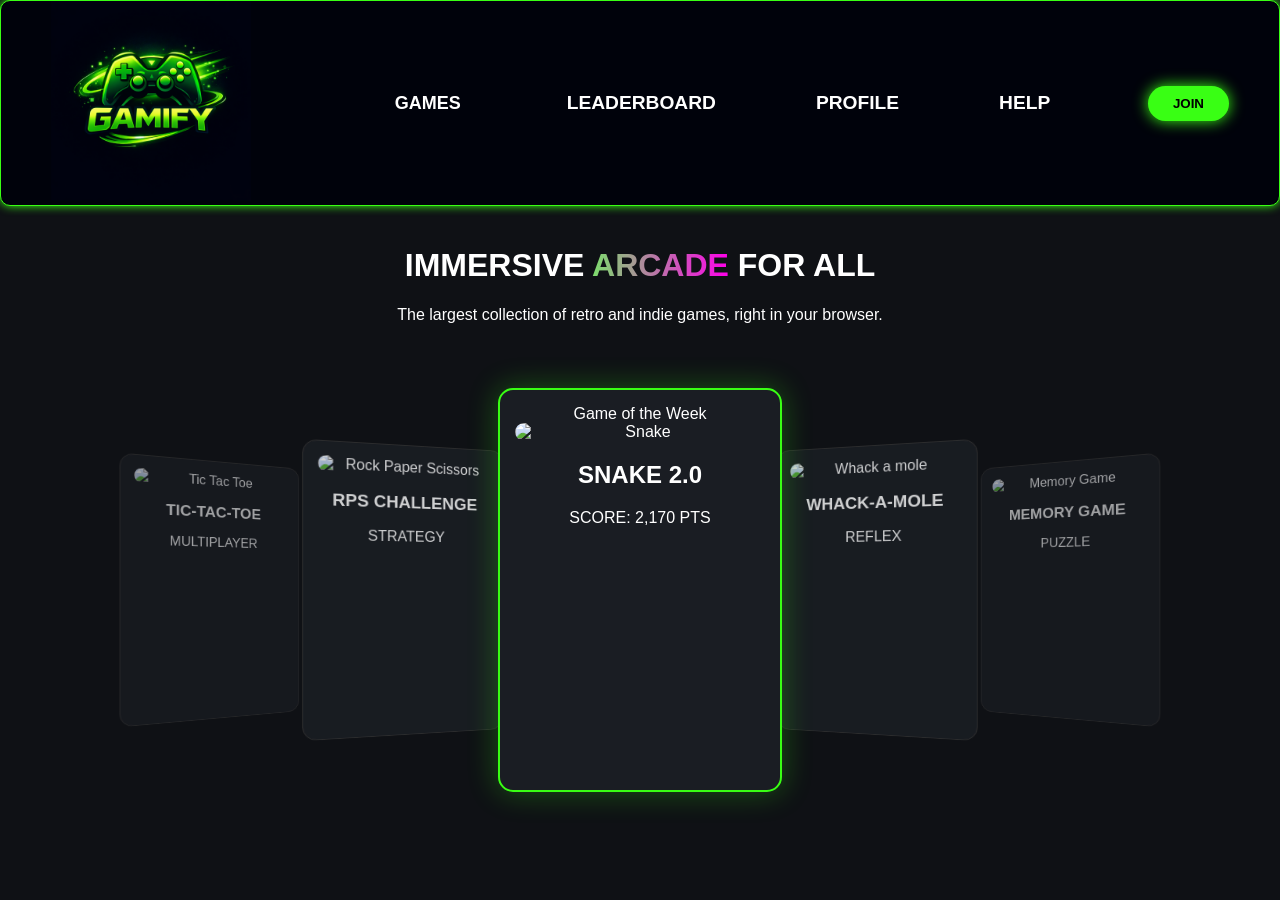
==== landing_page/index.html @ d0a2cbb5 "Pushed navbar changes" ====
<!DOCTYPE html>
<html lang="en">
<head>
    <meta charset="UTF-8">
    <meta name="viewport" content="width=device-width, initial-scale=1.0">
    <title>Gamify Arcade</title>
    <link rel="stylesheet" href="style.css">
</head>
<body>
    <nav class="navbar">
        <div class="logo" onclick="showSection('home-section')">
            <img src="Copilot_20260430_172546.png" height="200" alt="logo icon">
        </div>
        <ul class="nav-links">
            <li>
                <div class="dropdown">
                <button class="dropbtn">GAMES</button>
                <div class="dropdown-content">
                    <a href="../snake_game/index.html">Snake Game 2.0</a>
                    <a href="../tic_tac_toe/index.html">Tic Tac Toe</a>
                    <a href="../whack_a_mole/index.html">Whack a Mole</a>
                    <a href="../rock_paper_scissor/index.html">Rock Paper Scissors</a>
                    <a href="../memory_game/index.html">Memory Game</a>
                </div>
                </div>
            </li>
            <li onclick="showSection('leaderboard-section')">LEADERBOARD</li>
            <li onclick="showSection('profile-section')">PROFILE</li>
            <li onclick="showSection('help-section')">HELP</li>
        </ul>
        <button class="join-btn" onclick="showSection('auth-section')">JOIN</button>
    </nav>

    <div id="home-section" class="page-content">
        <header class="hero">
            <h1>IMMERSIVE <span class="gradient-text">ARCADE</span> FOR ALL</h1>
            <p>The largest collection of retro and indie games, right in your browser.</p>
        </header>

        <main class="carousel-container">
            <div class="carousel">
                <div class="card side-left">
                    <div class="card-content">
                        <img src="https://via.placeholder.com/200x250?text=Tic+Tac+Toe" alt="Tic Tac Toe">
                        <h3>TIC-TAC-TOE</h3>
                        <span>MULTIPLAYER</span>
                    </div>
                </div>
                <div class="card mid-left">
                    <div class="card-content">
                        <img src="https://via.placeholder.com/200x250?text=RPS" alt="Rock Paper Scissors">
                        <h3>RPS CHALLENGE</h3>
                        <span>STRATEGY</span>
                    </div>
                </div>
                <div class="card center featured">
                    <div class="card-content">
                        <div class="badge">Game of the Week</div>
                        <img src="https://via.placeholder.com/250x300?text=SNAKE+2.0" alt="Snake">
                        <div class="info">
                            <h2>SNAKE 2.0</h2>
                            <p class="score">SCORE: 2,170 PTS</p>
                        </div>
                    </div>
                </div>
                <div class="card mid-right">
                    <div class="card-content">
                        <img src="https://via.placeholder.com/200x250?text=Whack+A+Mole" alt="Whack a mole">
                        <h3>WHACK-A-MOLE</h3>
                        <span>REFLEX</span>
                    </div>
                </div>
                <div class="card side-right">
                    <div class="card-content">
                        <img src="https://via.placeholder.com/200x250?text=Memory" alt="Memory Game">
                        <h3>MEMORY GAME</h3>
                        <span>PUZZLE</span>
                    </div>
                </div>
            </div>
        </main>
    </div>

    <section id="leaderboard-section" class="page-content hidden">
        <h2 class="gradient-text">LEADERBOARDS</h2>
        <div id="leaderboard-display" class="info-box"></div>
    </section>

    <section id="profile-section" class="page-content hidden">
        <h2 class="gradient-text">YOUR PROFILE</h2>
        <div id="profile-display" class="info-box"></div>
        <button class="join-btn" onclick="logout()" style="margin-top:20px">LOGOUT</button>
    </section>

    <section id="auth-section" class="page-content hidden">
        <div class="auth-box">
            <h2 class="gradient-text">JOIN US</h2>
            <input type="text" id="username" placeholder="Username">
            <input type="password" id="password" placeholder="Password">
            <div style="margin-top:20px">
                <button class="join-btn" onclick="signUp()">SIGN UP</button>
                <button class="join-btn" onclick="login()">LOGIN</button>
            </div>
        </div>
    </section>

    <section id="help-section" class="page-content hidden">
        <h2 class="gradient-text">HELP CENTER</h2>
        <div class="info-box">
            <h3>FAQs</h3>
            <p><strong>How to play?</strong> Choose a game from the 'GAMES' dropdown menu.</p>
            <p><strong>Are scores saved?</strong> Yes, if you are logged in, your top 5 scores per game are kept.</p>
            <p><strong>Helpdesk:</strong> Contact us at support@gamify.com</p>
        </div>
    </section>

    <script src="script.js"></script>
</body>
</html>
---- landing_page/style.css ----
:root {
    --bg-dark: #0f1115;
    --accent-green: #39ff14;
    --text-white: #ffffff;
}

body {
    background-color: var(--bg-dark);
    color: var(--text-white);
    font-family: 'Segoe UI', Tahoma, Geneva, Verdana, sans-serif;
    margin: 0;
    overflow-x: hidden;
}

/* Page Control */
.hidden { display: none !important; }
.page-content { padding: 20px; text-align: center; }

/* Navbar - Original Restored */
.navbar {
    display: flex;
    justify-content: space-between;
    align-items: center;
    padding: 0px 50px;
    background-color: #00020B;
    border: var(--accent-green) solid 1px;
    border-radius: 10px;
    box-shadow: 0 0 10px var(--accent-green);
}

.nav-links {
    list-style: none;
    display: flex;
    gap: 100px;
    font-size: larger;
    font-weight: bold;
}

.nav-links li:hover {
    background-color: var(--accent-green);
    color: var(--bg-dark);
    cursor: pointer;
}

/* Dropdown - Original Restored */
.dropbtn {
    background-color: #00020B;
    color: white;
    font-weight: bold;
    font-size: large;
    border: none;
}

.dropdown { position: relative; display: inline-block; }
.dropdown-content {
    display: none;
    position: absolute;
    background: linear-gradient(90deg, #7ddd6d, #ff00ea);
    min-width: 160px;
    z-index: 100;
}
.dropdown-content a { padding: 10px; color: black; text-decoration: none; display: block; }
.dropdown:hover .dropdown-content { display: block; }

/* Carousel & Cards - Original Restored */
.carousel-container { perspective: 1000px; height: 500px; display: flex; justify-content: center; align-items: center; }
.carousel { display: flex; align-items: center; transform-style: preserve-3d; }
.card { width: 220px; height: 320px; background: #1a1d23; border-radius: 15px; border: 1px solid #333; transition: transform 0.5s ease; overflow: hidden; }
.card-content { display: flex; flex-direction: column; align-items: center; padding: 15px; }
.card img { width: 100%; border-radius: 10px; }

.side-left { transform: translateX(50px) rotateY(45deg) scale(0.8); z-index: 1; opacity: 0.6; }
.mid-left { transform: translateX(20px) rotateY(25deg) scale(0.9); z-index: 2; opacity: 0.8; }
.center { width: 280px; height: 400px; z-index: 5; border: 2px solid var(--accent-green); box-shadow: 0 0 30px rgba(57, 255, 20, 0.3); }
.mid-right { transform: translateX(-20px) rotateY(-25deg) scale(0.9); z-index: 2; opacity: 0.8; }
.side-right { transform: translateX(-50px) rotateY(-45deg) scale(0.8); z-index: 1; opacity: 0.6; }

/* Functional UI Styles */
.info-box, .auth-box {
    background: #1a1d23;
    padding: 30px;
    border-radius: 15px;
    display: inline-block;
    border: 1px solid var(--accent-green);
    margin-top: 50px;
    text-align: left;
}

.join-btn {
    background: var(--accent-green);
    border: none;
    padding: 10px 25px;
    border-radius: 20px;
    font-weight: bold;
    cursor: pointer;
    box-shadow: 0 0 15px var(--accent-green);
}

input { display: block; margin: 10px 0; padding: 10px; width: 250px; border-radius: 5px; border: none; }
.gradient-text { background: linear-gradient(90deg, #7ddd6d, #ff00ea); background-clip: text; -webkit-text-fill-color: transparent; }
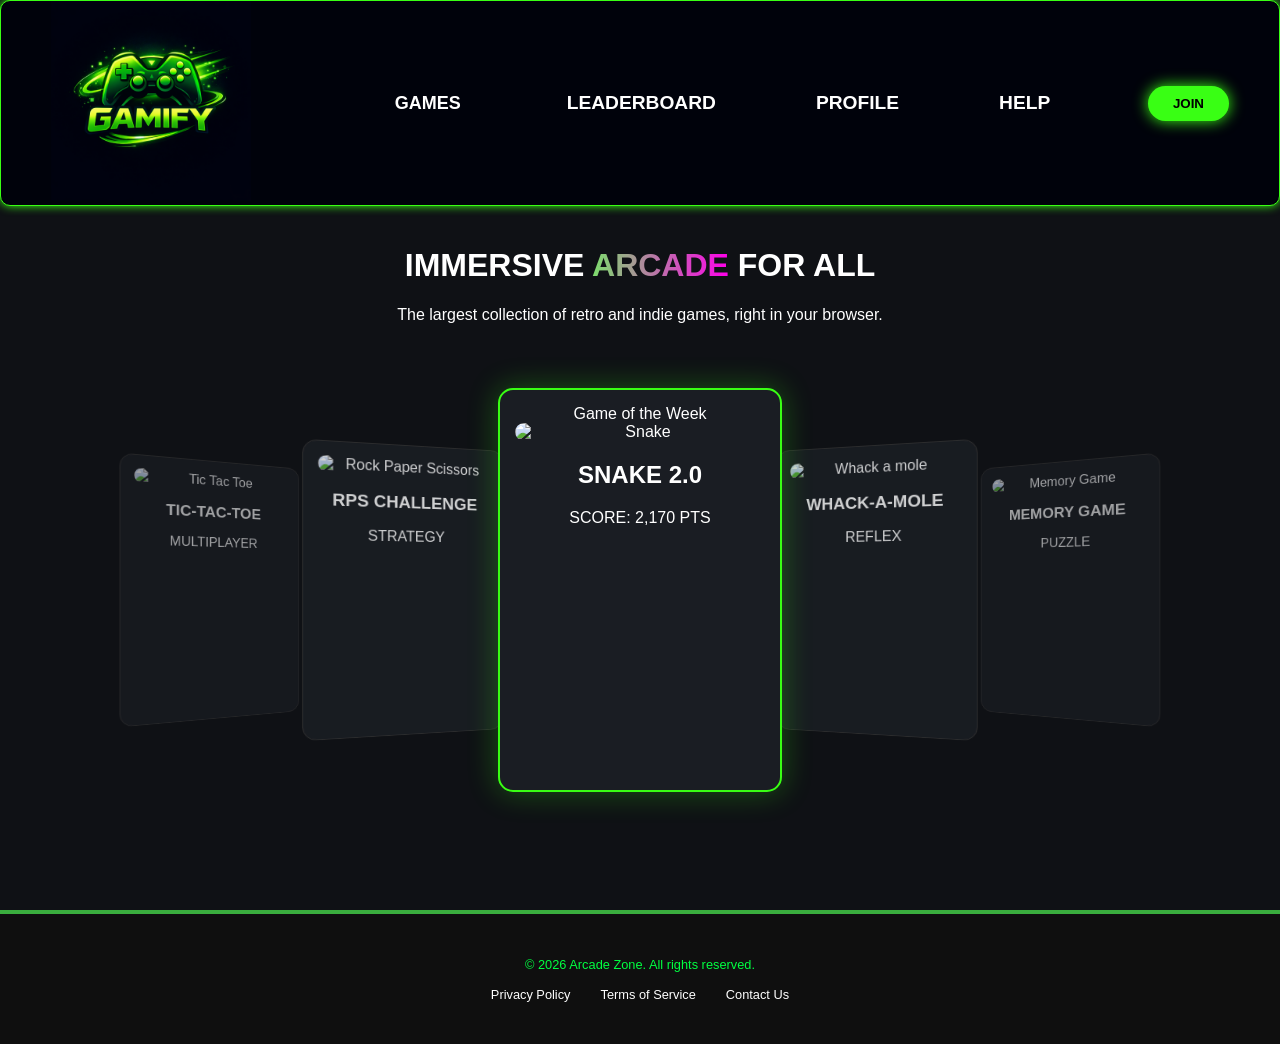
==== commit bd53c25b: "Initial upload of full arcade project with all games and legal pages" ====
--- a/landing_page/index.html
+++ b/landing_page/index.html
@@ -113,7 +113,19 @@
             <p><strong>Helpdesk:</strong> Contact us at support@gamify.com</p>
         </div>
     </section>
+    
+    <footer class="arcade-footer">
+    <div class="footer-content">
+        <p>&copy; 2026 Arcade Zone. All rights reserved.</p>
+        <ul class="footer-links">
+            <li><a href="privacy.html">Privacy Policy</a></li>
+            <li><a href="terms.html">Terms of Service</a></li>
+            <li><a href="contactUs.html">Contact Us</a></li>
+        </ul>
+    </div>
+</footer>
 
     <script src="script.js"></script>
+
 </body>
 </html>
--- a/landing_page/style.css
+++ b/landing_page/style.css
@@ -97,4 +97,35 @@
 }
 
 input { display: block; margin: 10px 0; padding: 10px; width: 250px; border-radius: 5px; border: none; }
-.gradient-text { background: linear-gradient(90deg, #7ddd6d, #ff00ea); background-clip: text; -webkit-text-fill-color: transparent; }+.gradient-text { background: linear-gradient(90deg, #7ddd6d, #ff00ea); background-clip: text; -webkit-text-fill-color: transparent; }
+
+.arcade-footer {
+    background-color: #0f0f0f;
+    color: #00ff41; /* "Matrix" green text */
+    padding: 30px 0;
+    margin-top: 50px;
+    border-top: 4px solid #3aad3e;
+    text-align: center;
+    font-family: 'Press Start 2P', cursive, Arial; /* Pixel font if available */
+    font-size: 0.8rem;
+}
+
+.footer-links {
+    list-style: none;
+    padding: 0;
+    display: flex;
+    justify-content: center;
+    gap: 30px;
+    margin-top: 15px;
+}
+
+.footer-links a {
+    color: #fff;
+    text-decoration: none;
+    transition: 0.3s;
+}
+
+.footer-links a:hover {
+    color: #54d326; 
+    text-shadow: 0 0 10px #ffffff;
+}
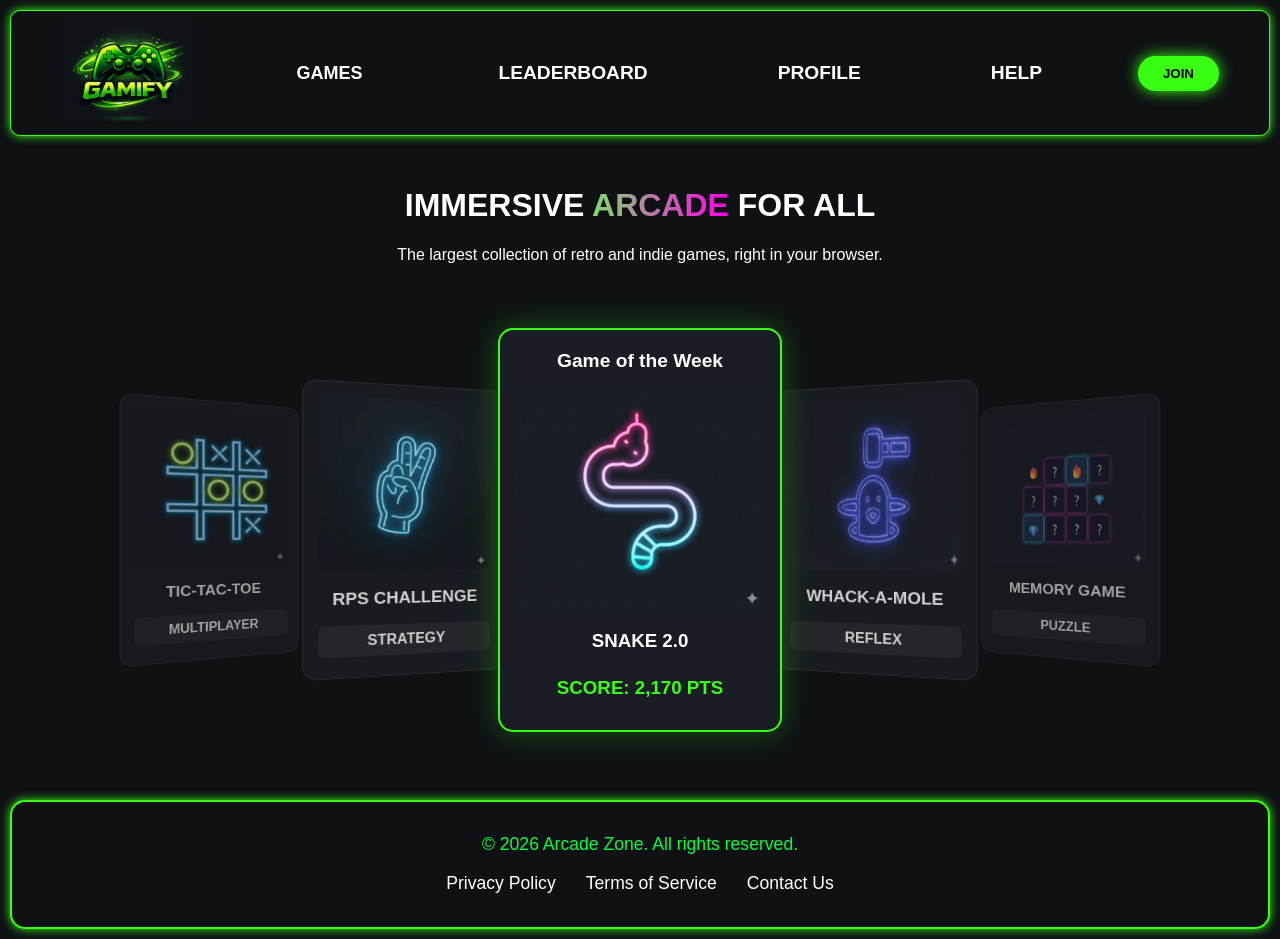
==== commit 430d1de6: "made game cards clickable" ====
--- a/landing_page/index.html
+++ b/landing_page/index.html
@@ -7,21 +7,23 @@
     <link rel="stylesheet" href="style.css">
 </head>
 <body>
+
+    <!-- NAVIGATION -->
     <nav class="navbar">
         <div class="logo" onclick="showSection('home-section')">
-            <img src="Copilot_20260430_172546.png" height="200" alt="logo icon">
+            <img src="logo.png" height="100" alt="logo icon">
         </div>
         <ul class="nav-links">
             <li>
                 <div class="dropdown">
-                <button class="dropbtn">GAMES</button>
-                <div class="dropdown-content">
-                    <a href="../snake_game/index.html">Snake Game 2.0</a>
-                    <a href="../tic_tac_toe/index.html">Tic Tac Toe</a>
-                    <a href="../whack_a_mole/index.html">Whack a Mole</a>
-                    <a href="../rock_paper_scissor/index.html">Rock Paper Scissors</a>
-                    <a href="../memory_game/index.html">Memory Game</a>
-                </div>
+                    <button class="dropbtn">GAMES</button>
+                    <div class="dropdown-content">
+                        <a href="/landing_page/snake_game/index.html">Snake Game 2.0</a>
+                        <a href="/landing_page/tic_tac_toe/index.html">Tic Tac Toe</a>
+                        <a href="/landing_page/whack_a_mole/index.html">Whack a Mole</a>
+                        <a href="/landing_page/rock_paper_scissor/index.html">Rock Paper Scissors</a>
+                        <a href="/landing_page/memory_game/index.html">Memory Game</a>
+                    </div>
                 </div>
             </li>
             <li onclick="showSection('leaderboard-section')">LEADERBOARD</li>
@@ -31,6 +33,7 @@
         <button class="join-btn" onclick="showSection('auth-section')">JOIN</button>
     </nav>
 
+    <!-- HOME SECTION / HERO / CAROUSEL -->
     <div id="home-section" class="page-content">
         <header class="hero">
             <h1>IMMERSIVE <span class="gradient-text">ARCADE</span> FOR ALL</h1>
@@ -39,59 +42,77 @@
 
         <main class="carousel-container">
             <div class="carousel">
+                <!-- Tic Tac Toe Card -->
                 <div class="card side-left">
+                    <a href="/landing_page/tic_tac_toe/index.html" style="text-decoration:none; color:inherit">
                     <div class="card-content">
-                        <img src="https://via.placeholder.com/200x250?text=Tic+Tac+Toe" alt="Tic Tac Toe">
+                        <img src="ttt.png" alt="Tic Tac Toe">
                         <h3>TIC-TAC-TOE</h3>
-                        <span>MULTIPLAYER</span>
+                        <span class="tag">MULTIPLAYER</span>
                     </div>
+                    </a>
                 </div>
+                <!-- RPS Card -->
                 <div class="card mid-left">
+                    <a href="/landing_page/rock_paper_scissor/index.html" style="text-decoration:none; color:inherit">
                     <div class="card-content">
-                        <img src="https://via.placeholder.com/200x250?text=RPS" alt="Rock Paper Scissors">
+                        <img src="rps.png" alt="Rock Paper Scissors">
                         <h3>RPS CHALLENGE</h3>
-                        <span>STRATEGY</span>
+                        <span class="tag">STRATEGY</span>
                     </div>
+                    </a>
                 </div>
+                <!-- Snake (Featured) Card -->
                 <div class="card center featured">
+                    <a href="/landing_page/snake_game/index.html" style="text-decoration:none; color:inherit">
                     <div class="card-content">
                         <div class="badge">Game of the Week</div>
-                        <img src="https://via.placeholder.com/250x300?text=SNAKE+2.0" alt="Snake">
+                        <img src="snake.png" alt="Snake">
                         <div class="info">
-                            <h2>SNAKE 2.0</h2>
+                            <h3>SNAKE 2.0</h3>
                             <p class="score">SCORE: 2,170 PTS</p>
                         </div>
                     </div>
+                    </a>
                 </div>
+                <!-- Whack A Mole Card -->
                 <div class="card mid-right">
+                    <a href="/landing_page/whack_a_mole/index.html" style="text-decoration:none; color:inherit">
                     <div class="card-content">
-                        <img src="https://via.placeholder.com/200x250?text=Whack+A+Mole" alt="Whack a mole">
+                        <img src="wam.png" alt="Whack a mole" class="wam">
                         <h3>WHACK-A-MOLE</h3>
-                        <span>REFLEX</span>
+                        <span class="tag">REFLEX</span>
                     </div>
+                    </a>
                 </div>
+                <!-- Memory Card -->
                 <div class="card side-right">
+                    <a href="/landing_page/memory_game/index.html" style="text-decoration:none; color:inherit">
                     <div class="card-content">
-                        <img src="https://via.placeholder.com/200x250?text=Memory" alt="Memory Game">
+                        <img src="memory.png" alt="Memory Game" class="memory">
                         <h3>MEMORY GAME</h3>
-                        <span>PUZZLE</span>
+                        <span class="tag">PUZZLE</span>
                     </div>
+                    </a>
                 </div>
             </div>
         </main>
     </div>
 
+    <!-- LEADERBOARD SECTION -->
     <section id="leaderboard-section" class="page-content hidden">
         <h2 class="gradient-text">LEADERBOARDS</h2>
         <div id="leaderboard-display" class="info-box"></div>
     </section>
 
+    <!-- PROFILE SECTION -->
     <section id="profile-section" class="page-content hidden">
         <h2 class="gradient-text">YOUR PROFILE</h2>
         <div id="profile-display" class="info-box"></div>
         <button class="join-btn" onclick="logout()" style="margin-top:20px">LOGOUT</button>
     </section>
 
+    <!-- AUTH SECTION (Login/Signup) -->
     <section id="auth-section" class="page-content hidden">
         <div class="auth-box">
             <h2 class="gradient-text">JOIN US</h2>
@@ -104,6 +125,7 @@
         </div>
     </section>
 
+    <!-- HELP SECTION -->
     <section id="help-section" class="page-content hidden">
         <h2 class="gradient-text">HELP CENTER</h2>
         <div class="info-box">
@@ -114,17 +136,19 @@
         </div>
     </section>
     
+    <!-- FOOTER -->
     <footer class="arcade-footer">
-    <div class="footer-content">
-        <p>&copy; 2026 Arcade Zone. All rights reserved.</p>
-        <ul class="footer-links">
-            <li><a href="privacy.html">Privacy Policy</a></li>
-            <li><a href="terms.html">Terms of Service</a></li>
-            <li><a href="contactUs.html">Contact Us</a></li>
-        </ul>
-    </div>
-</footer>
+        <div class="footer-content">
+            <p>&copy; 2026 Arcade Zone. All rights reserved.</p>
+            <ul class="footer-links">
+                <li><a href="privacy.html">Privacy Policy</a></li>
+                <li><a href="terms.html">Terms of Service</a></li>
+                <li><a href="contactUs.html">Contact Us</a></li>
+            </ul>
+        </div>
+    </footer>
 
+    <!-- SCRIPTS -->
     <script src="script.js"></script>
 
 </body>
--- a/landing_page/style.css
+++ b/landing_page/style.css
@@ -2,6 +2,8 @@
     --bg-dark: #0f1115;
     --accent-green: #39ff14;
     --text-white: #ffffff;
+    --footer-bg: #0f1115;
+    --gradient-primary: linear-gradient(90deg, #7ddd6d, #ff00ea);
 }
 
 body {
@@ -10,22 +12,33 @@
     font-family: 'Segoe UI', Tahoma, Geneva, Verdana, sans-serif;
     margin: 0;
     overflow-x: hidden;
+    display: flex;
+    flex-direction: column;
+    min-height: 100vh;
 }
 
 /* Page Control */
-.hidden { display: none !important; }
-.page-content { padding: 20px; text-align: center; }
-
-/* Navbar - Original Restored */
+.hidden {
+    display: none !important;
+}
+
+.page-content {
+    padding: 20px;
+    text-align: center;
+    flex: 1;
+}
+
+/* Navbar */
 .navbar {
     display: flex;
     justify-content: space-between;
     align-items: center;
-    padding: 0px 50px;
-    background-color: #00020B;
+    background-color: #0f1115;
     border: var(--accent-green) solid 1px;
     border-radius: 10px;
     box-shadow: 0 0 10px var(--accent-green);
+    padding: 10px 50px;
+    margin: 10px;
 }
 
 .nav-links {
@@ -34,6 +47,14 @@
     gap: 100px;
     font-size: larger;
     font-weight: bold;
+    margin: 0;
+    padding: 0;
+}
+
+.nav-links li {
+    transition: background-color 0.3s, color 0.3s;
+    padding: 5px 15px;
+    border-radius: 10px;
 }
 
 .nav-links li:hover {
@@ -42,41 +63,212 @@
     cursor: pointer;
 }
 
-/* Dropdown - Original Restored */
-.dropbtn {
-    background-color: #00020B;
-    color: white;
-    font-weight: bold;
-    font-size: large;
-    border: none;
-}
-
-.dropdown { position: relative; display: inline-block; }
+/* Dropdown Logic */
+.dropdown {
+    position: relative;
+    display: inline-block;
+}
+
+/* Updated Dropdown Logic */
+.dropdown {
+    position: relative;
+    display: inline-block;
+}
+
 .dropdown-content {
     display: none;
     position: absolute;
-    background: linear-gradient(90deg, #7ddd6d, #ff00ea);
+    background: var(--gradient-primary);
+    min-width: 180px;
+    z-index: 100;
+    border-radius: 5px;
+
+    /* THE FIX: Remove 'margin-top' and use 'top' instead */
+    top: 100%;
+    left: 0;
+    box-shadow: 0 8px 16px rgba(0, 0, 0, 0.2);
+}
+
+/* THE BRIDGE: Creates an invisible clickable area between the button and the menu */
+.dropdown-content::before {
+    content: "";
+    position: absolute;
+    top: -15px;
+    /* Height of the gap */
+    left: 0;
+    width: 100%;
+    height: 15px;
+    background: transparent;
+}
+
+.dropdown:hover .dropdown-content {
+    display: block;
+}
+
+.dropbtn {
+    background-color: transparent;
+    color: white;
+    font-weight: bold;
+    font-size: large;
+    border: none;
+    cursor: pointer;
+    transition: color 0.3s;
+}
+
+.nav-links li:hover .dropbtn {
+    color: var(--bg-dark);
+}
+
+.dropdown-content {
+    display: none;
+    position: absolute;
+    background: var(--gradient-primary);
     min-width: 160px;
     z-index: 100;
-}
-.dropdown-content a { padding: 10px; color: black; text-decoration: none; display: block; }
-.dropdown:hover .dropdown-content { display: block; }
-
-/* Carousel & Cards - Original Restored */
-.carousel-container { perspective: 1000px; height: 500px; display: flex; justify-content: center; align-items: center; }
-.carousel { display: flex; align-items: center; transform-style: preserve-3d; }
-.card { width: 220px; height: 320px; background: #1a1d23; border-radius: 15px; border: 1px solid #333; transition: transform 0.5s ease; overflow: hidden; }
-.card-content { display: flex; flex-direction: column; align-items: center; padding: 15px; }
-.card img { width: 100%; border-radius: 10px; }
-
-.side-left { transform: translateX(50px) rotateY(45deg) scale(0.8); z-index: 1; opacity: 0.6; }
-.mid-left { transform: translateX(20px) rotateY(25deg) scale(0.9); z-index: 2; opacity: 0.8; }
-.center { width: 280px; height: 400px; z-index: 5; border: 2px solid var(--accent-green); box-shadow: 0 0 30px rgba(57, 255, 20, 0.3); }
-.mid-right { transform: translateX(-20px) rotateY(-25deg) scale(0.9); z-index: 2; opacity: 0.8; }
-.side-right { transform: translateX(-50px) rotateY(-45deg) scale(0.8); z-index: 1; opacity: 0.6; }
+    border-radius: 5px;
+    margin-top: 5px;
+    box-shadow: 0 8px 16px rgba(0, 0, 0, 0.2);
+}
+
+.dropdown-content a {
+    padding: 12px 16px;
+    color: black;
+    text-decoration: none;
+    display: block;
+    font-size: 16px;
+}
+
+.dropdown-content a:hover {
+    background-color: rgba(255, 255, 255, 0.2);
+}
+
+.dropdown:hover .dropdown-content {
+    display: block;
+}
+
+/* Carousel & Cards */
+.carousel-container {
+    perspective: 1000px;
+    height: 500px;
+    display: flex;
+    justify-content: center;
+    align-items: center;
+}
+
+.carousel {
+    display: flex;
+    align-items: center;
+    transform-style: preserve-3d;
+}
+
+.card {
+    width: 220px;
+    height: 320px;
+    background: #1a1d23;
+    border-radius: 15px;
+    border: 1px solid #333;
+    transition: transform 0.5s ease;
+    overflow: hidden;
+}
+
+.wam {
+    width: 250px;
+    height: 190px;
+
+}
+
+.memory {
+    width: 250px;
+    height: 190px;
+}
+
+.tag {
+    width: 100%;
+    display: block;
+    background-color: rgba(96, 95, 95, 0.2);
+    padding: 8px 0;
+    border-radius: 8px;
+    font-weight: bold;
+
+}
+
+.badge {
+    top: 10px;
+    left: 10px;
+    padding: 5px 10px;
+    border-radius: 20px;
+    font-size: 1.2rem;
+    font-weight: bold;
+    margin-bottom: 10px;
+}
+
+.score {
+    margin-top: 10px;
+    font-size: 1.17rem;
+    color: var(--accent-green);
+    font-weight: bolder;
+    margin-top: 25px;
+}
+
+.card-content {
+    display: flex;
+    flex-direction: column;
+    align-items: center;
+    padding: 15px;
+}
+
+.dropdown-menu {
+    display: none;
+    position: absolute;
+    padding-top: 20px;
+    /* This acts as a bridge */
+    top: 100%;
+}
+
+.nav-links li:hover .dropdown-menu {
+    display: block;
+}
+
+.card img {
+    width: 100%;
+    border-radius: 10px;
+}
+
+.side-left {
+    transform: translateX(50px) rotateY(45deg) scale(0.8);
+    z-index: 1;
+    opacity: 0.6;
+}
+
+.mid-left {
+    transform: translateX(20px) rotateY(25deg) scale(0.9);
+    z-index: 2;
+    opacity: 0.8;
+}
+
+.center {
+    width: 280px;
+    height: 400px;
+    z-index: 5;
+    border: 2px solid var(--accent-green);
+    box-shadow: 0 0 30px rgba(57, 255, 20, 0.3);
+}
+
+.mid-right {
+    transform: translateX(-20px) rotateY(-25deg) scale(0.9);
+    z-index: 2;
+    opacity: 0.8;
+}
+
+.side-right {
+    transform: translateX(-50px) rotateY(-45deg) scale(0.8);
+    z-index: 1;
+    opacity: 0.6;
+}
 
 /* Functional UI Styles */
-.info-box, .auth-box {
+.info-box,
+.auth-box {
     background: #1a1d23;
     padding: 30px;
     border-radius: 15px;
@@ -94,29 +286,52 @@
     font-weight: bold;
     cursor: pointer;
     box-shadow: 0 0 15px var(--accent-green);
-}
-
-input { display: block; margin: 10px 0; padding: 10px; width: 250px; border-radius: 5px; border: none; }
-.gradient-text { background: linear-gradient(90deg, #7ddd6d, #ff00ea); background-clip: text; -webkit-text-fill-color: transparent; }
-
+    transition: transform 0.2s;
+}
+
+.join-btn:hover {
+    transform: scale(1.05);
+}
+
+input {
+    display: block;
+    margin: 10px 0;
+    padding: 10px;
+    width: 250px;
+    border-radius: 5px;
+    border: none;
+}
+
+.gradient-text {
+    background: var(--gradient-primary);
+    background-clip: text;
+    -webkit-background-clip: text;
+    -webkit-text-fill-color: transparent;
+}
+
+/* Footer */
 .arcade-footer {
-    background-color: #0f0f0f;
-    color: #00ff41; /* "Matrix" green text */
-    padding: 30px 0;
-    margin-top: 50px;
-    border-top: 4px solid #3aad3e;
+    background-color: var(--footer-bg);
+    color: #00ff41;
+    padding: 15px 0;
+    margin-top: auto;
+    border: 2px solid #39ff14;
+    border-radius: 15px;
+    box-shadow: 0 0 10px #39ff14;
     text-align: center;
-    font-family: 'Press Start 2P', cursive, Arial; /* Pixel font if available */
-    font-size: 0.8rem;
+    font-size: 1.1rem;
+    margin-bottom: 10px;
+    margin-left: 10px;
+    margin-right: 10px;
 }
 
 .footer-links {
     list-style: none;
-    padding: 0;
+    padding: 0px;
     display: flex;
     justify-content: center;
     gap: 30px;
-    margin-top: 15px;
+    margin-top: 5px;
 }
 
 .footer-links a {
@@ -126,6 +341,6 @@
 }
 
 .footer-links a:hover {
-    color: #54d326; 
+    color: var(--accent-green);
     text-shadow: 0 0 10px #ffffff;
 }
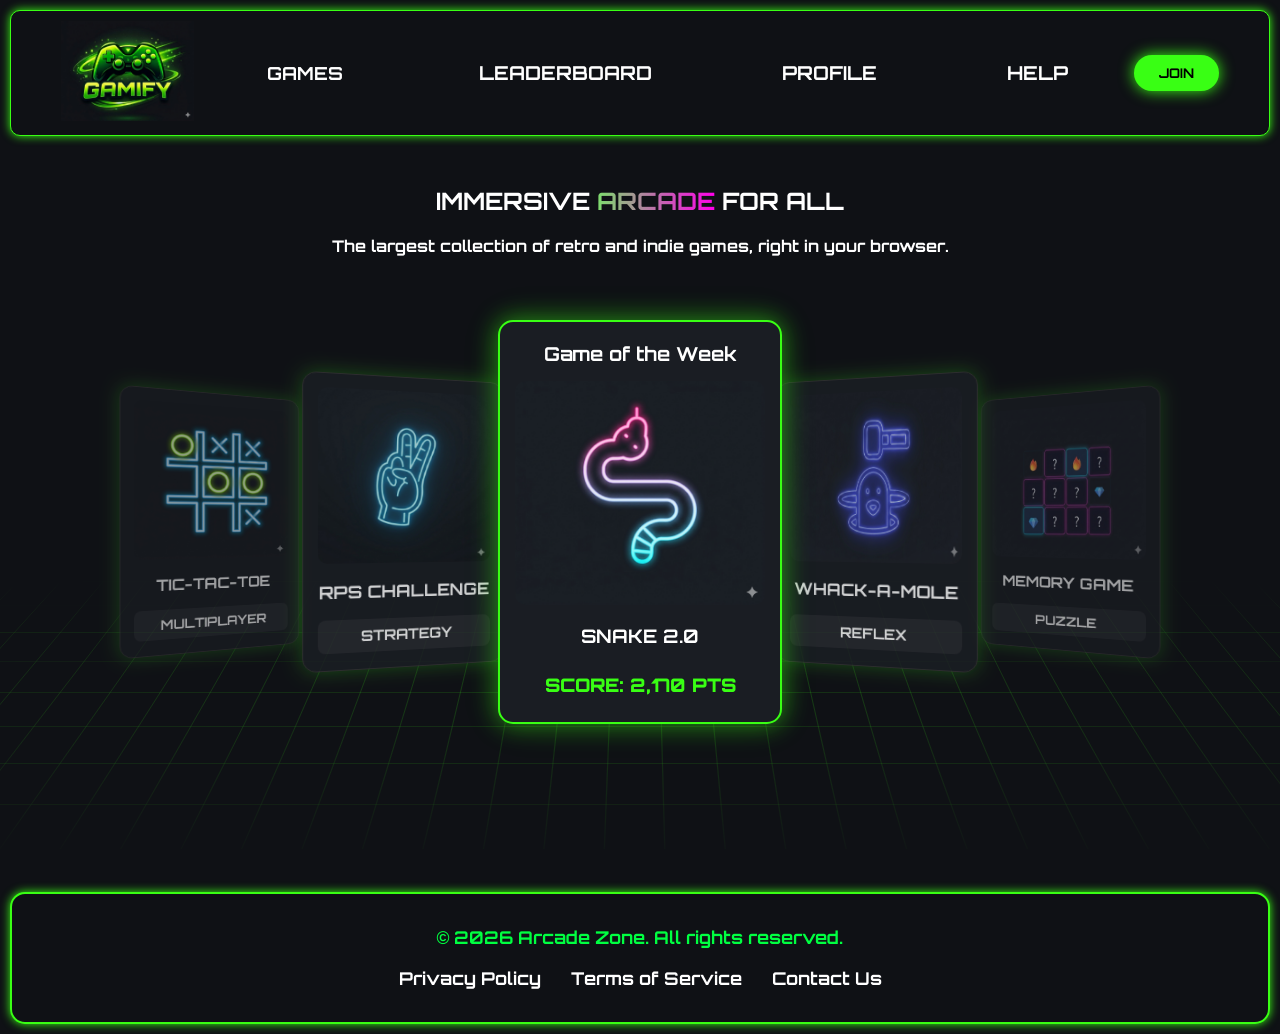
==== commit 83febcd3: "final code" ====
--- a/landing_page/index.html
+++ b/landing_page/index.html
@@ -34,12 +34,13 @@
     </nav>
 
     <!-- HOME SECTION / HERO / CAROUSEL -->
+     <section class="game-section-container">
     <div id="home-section" class="page-content">
         <header class="hero">
             <h1>IMMERSIVE <span class="gradient-text">ARCADE</span> FOR ALL</h1>
             <p>The largest collection of retro and indie games, right in your browser.</p>
         </header>
-
+        <div class="cards-wrapper">
         <main class="carousel-container">
             <div class="carousel">
                 <!-- Tic Tac Toe Card -->
@@ -98,6 +99,8 @@
             </div>
         </main>
     </div>
+    </div>
+    </section>
 
     <!-- LEADERBOARD SECTION -->
     <section id="leaderboard-section" class="page-content hidden">
--- a/landing_page/style.css
+++ b/landing_page/style.css
@@ -1,15 +1,18 @@
+@import url("https://fonts.googleapis.com/css2?family=Orbitron:wght@400;700&family=Poppins:wght@400;600&display=swap");
+
 :root {
     --bg-dark: #0f1115;
     --accent-green: #39ff14;
     --text-white: #ffffff;
     --footer-bg: #0f1115;
     --gradient-primary: linear-gradient(90deg, #7ddd6d, #ff00ea);
+    font-weight: bolder;
 }
 
 body {
     background-color: var(--bg-dark);
     color: var(--text-white);
-    font-family: 'Segoe UI', Tahoma, Geneva, Verdana, sans-serif;
+   font-family: "Orbitron", sans-serif; 
     margin: 0;
     overflow-x: hidden;
     display: flex;
@@ -113,6 +116,7 @@
     border: none;
     cursor: pointer;
     transition: color 0.3s;
+    font-family: "Orbitron", sans-serif; 
 }
 
 .nav-links li:hover .dropbtn {
@@ -170,7 +174,37 @@
     transition: transform 0.5s ease;
     overflow: hidden;
 }
-
+.card {
+      /* Optional: add a small neon glow shadow at the base */
+    filter: drop-shadow(0 0 10px rgba(57, 255, 20, 0.3));
+}
+.game-section-container {
+    position: relative;
+    padding-bottom: 100px; 
+    perspective: 1000px; 
+    overflow: hidden;
+}
+
+/* The Floor Effect */
+.game-section-container::after {
+    content: '';
+    position: absolute;
+    bottom: 0;
+    left: 50%;
+    transform: translateX(-50%) rotateX(60deg); /* Tilts the plane to look like a floor */
+    width: 200%; /* Make it wide to cover edges */
+    height: 400px;
+    z-index: -1;
+    
+    /* This creates the grid line effect */
+    background-image: 
+        linear-gradient(rgba(57, 255, 20, 0.2) 1px, transparent 1px),
+        linear-gradient(90deg, rgba(57, 255, 20, 0.2) 1px, transparent 1px);
+    background-size: 50px 50px;
+    
+    /* Adds the glowing fade out effect toward the back */
+    mask-image: radial-gradient(ellipse at center, black, transparent 80%);
+}
 .wam {
     width: 250px;
     height: 190px;
@@ -287,6 +321,7 @@
     cursor: pointer;
     box-shadow: 0 0 15px var(--accent-green);
     transition: transform 0.2s;
+    font-family: "Orbitron", sans-serif; 
 }
 
 .join-btn:hover {
